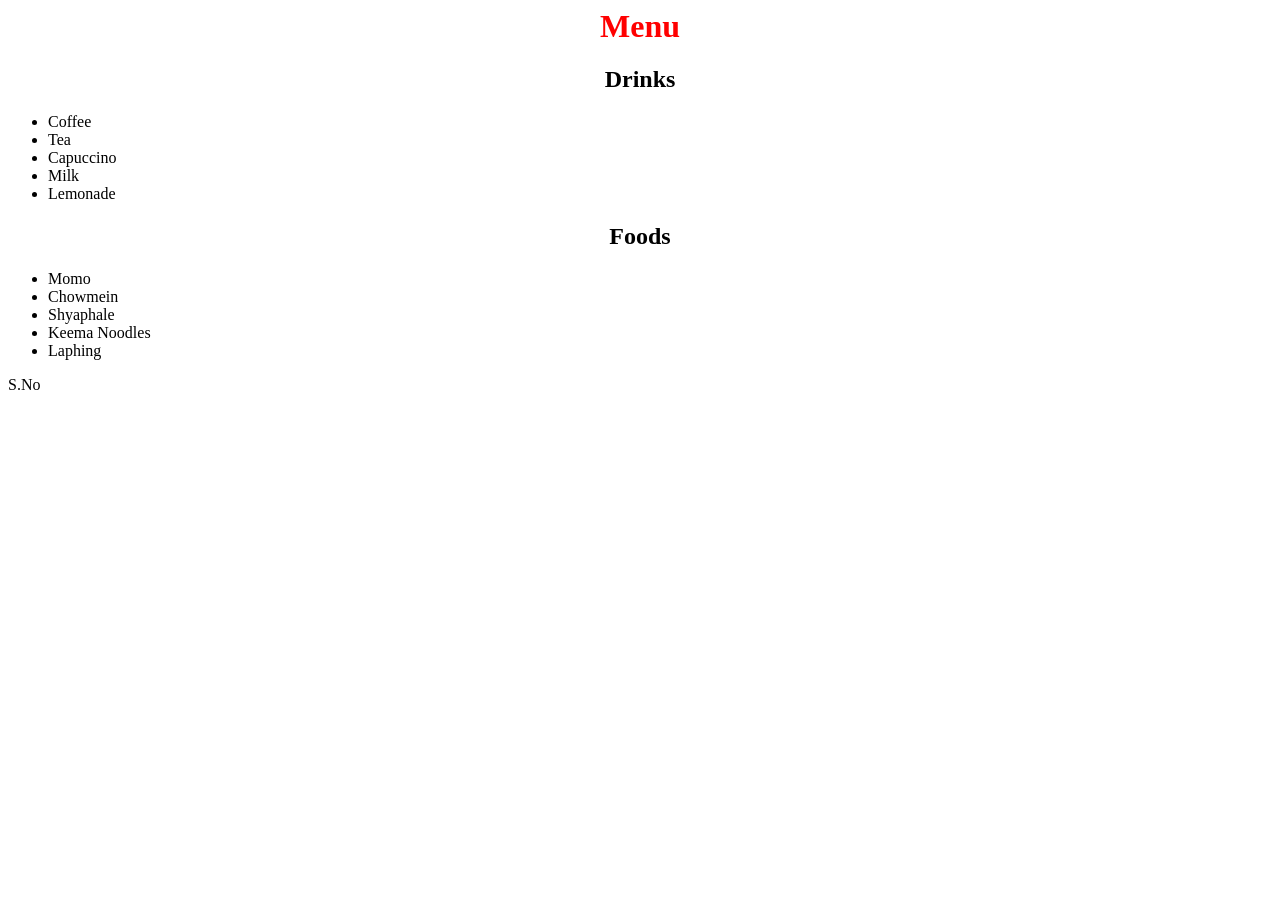
==== menu.html @ 1bc68eef "edit" ====
<html>
    <head>
     
    </head>
    <body>
        <h1 style="color:red; text-align:center;">Menu</h1>
        <div class="menu">

        <h2 style="text-align:center;">Drinks</h2>
      <ul> 
        <li>Coffee</li>
        <li>Tea</li>
        <li>Capuccino</li>
        <li>Milk</li>
        <li>Lemonade</li>

      </ul>  
      <h2 style="text-align:center;">Foods</h2>
      <ul> 
        <li>Momo</li>
        <li>Chowmein</li>
        <li>Shyaphale</li>
        <li>Keema Noodles</li>
        <li>Laphing</li>
        </ul>
        </div>
        <tr>
            <td>S.No</td>
        </tr>


    </body>
</html>
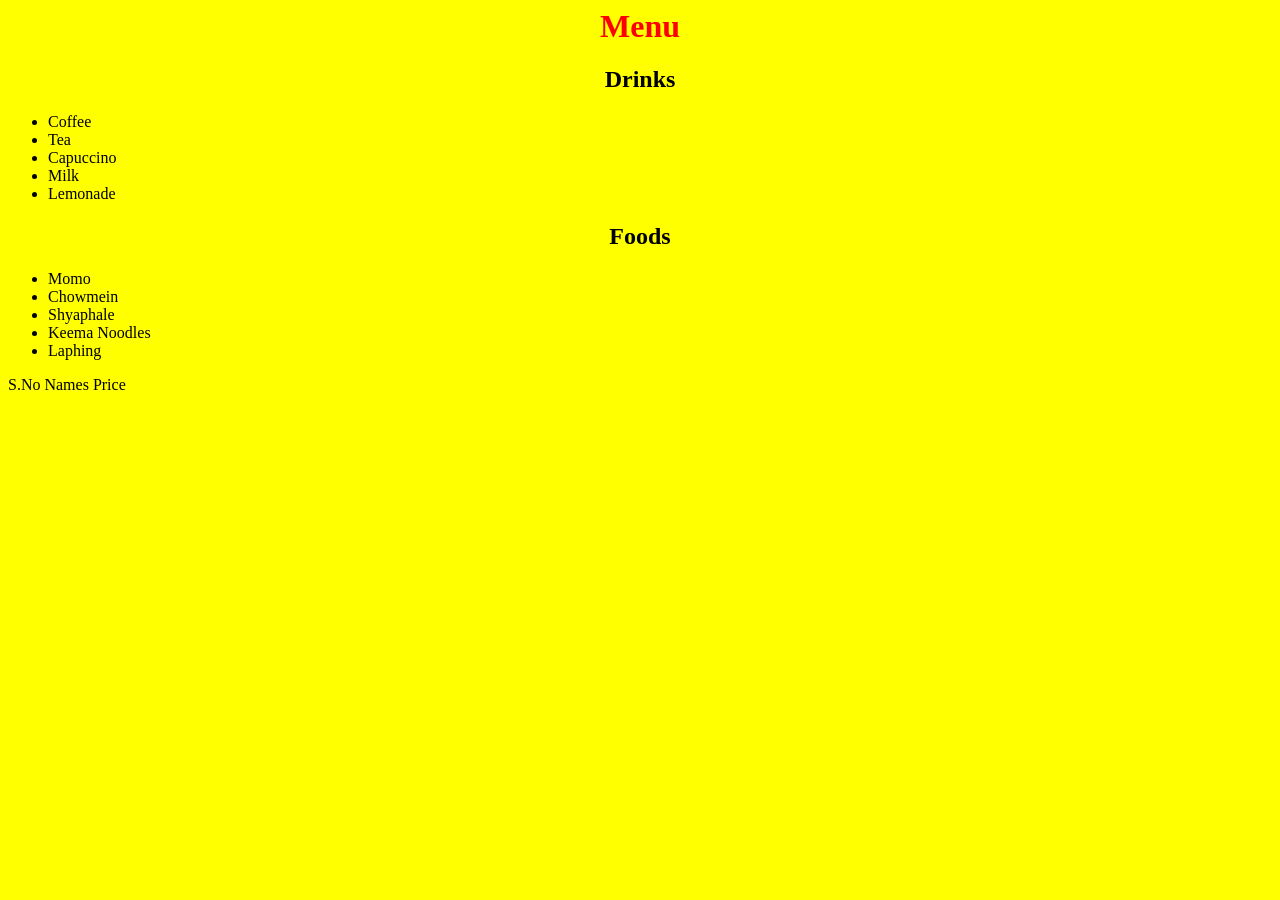
==== commit 52e579c3: "code" ====
--- a/menu.html
+++ b/menu.html
@@ -1,10 +1,12 @@
 <html>
     <head>
+      <link rel="stylesheet" href="menu.css">
      
     </head>
     <body>
         <h1 style="color:red; text-align:center;">Menu</h1>
         <div class="menu">
+          <div class=""menu-section">
 
         <h2 style="text-align:center;">Drinks</h2>
       <ul> 
@@ -24,8 +26,14 @@
         <li>Laphing</li>
         </ul>
         </div>
+        </div>
         <tr>
             <td>S.No</td>
+            <td>Names</td>
+            <td>Price</td>
+        </tr>
+        <tr>
+          
         </tr>
 
 
--- a/menu.css
+++ b/menu.css
@@ -0,0 +1,9 @@
+body{
+    background-color:yellow;
+}
+h1{color:blue;
+}
+table, th, td{
+    border: 1px solid black;
+  border-collapse: collapse;
+}
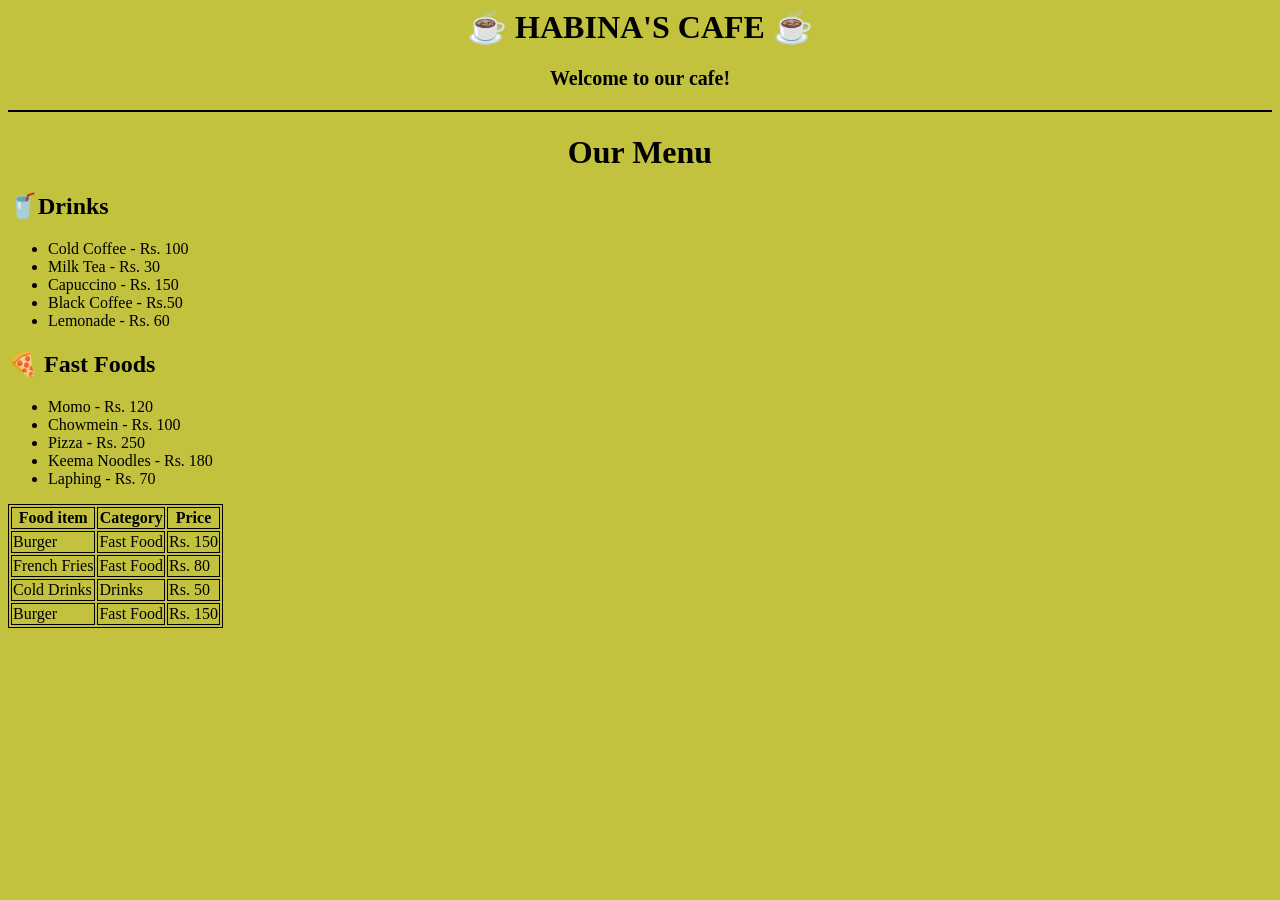
==== commit 7d1440d4: "edit" ====
--- a/menu.html
+++ b/menu.html
@@ -4,37 +4,62 @@
      
     </head>
     <body>
-        <h1 style="color:red; text-align:center;">Menu</h1>
-        <div class="menu">
-          <div class=""menu-section">
-
-        <h2 style="text-align:center;">Drinks</h2>
+        <h1 ><b>☕️ HABINA'S CAFE ☕️</b></h1>
+        <h2 style="text-align:center"><small> Welcome to our cafe!</small></h2>  
+        <hr>
+        <h1 style="font-size:200%">Our Menu</h1>
+<div class=""mycontainer">
+  <div class="menu-section">
+        <h2>🥤Drinks</h2>
       <ul> 
-        <li>Coffee</li>
-        <li>Tea</li>
-        <li>Capuccino</li>
-        <li>Milk</li>
-        <li>Lemonade</li>
+        <li>Cold Coffee - Rs. 100</li>
+        <li>Milk Tea - Rs. 30</li>
+        <li>Capuccino - Rs. 150</li>
+        <li>Black Coffee - Rs.50</li>
+        <li>Lemonade - Rs. 60</li>
 
       </ul>  
-      <h2 style="text-align:center;">Foods</h2>
+      </div>
+    
+      <div class="menu-section">
+      <h2>🍕 Fast Foods</h2>
       <ul> 
-        <li>Momo</li>
-        <li>Chowmein</li>
-        <li>Shyaphale</li>
-        <li>Keema Noodles</li>
-        <li>Laphing</li>
+        <li>Momo - Rs. 120</li>
+        <li>Chowmein - Rs. 100</li>
+        <li>Pizza - Rs. 250</li>
+        <li>Keema Noodles - Rs. 180</li>
+        <li>Laphing - Rs. 70</li>
         </ul>
         </div>
-        </div>
-        <tr>
-            <td>S.No</td>
-            <td>Names</td>
-            <td>Price</td>
-        </tr>
-        <tr>
-          
-        </tr>
+    </div>
+    <table>
+      <tr>
+        <th>Food item</th>
+        <th>Category</th>
+        <th>Price</th>
+  </tr>
+  <tr>
+    <td>Burger</td>
+    <td>Fast Food</td>
+    <td>Rs. 150</td>  
+  </tr>
+  <tr>
+    <td>French Fries</td>
+    <td>Fast Food</td>
+    <td>Rs. 80</td>  
+  </tr>
+  <tr>
+    <td>Cold Drinks</td>
+    <td>Drinks</td>
+    <td>Rs. 50</td>  
+  </tr>
+  <tr>
+    <td>Burger</td>
+    <td>Fast Food</td>
+    <td>Rs. 150</td>  
+  </tr>
+    </table>
+  
 
 
     </body>
--- a/menu.css
+++ b/menu.css
@@ -1,9 +1,19 @@
 body{
-    background-color:yellow;
+    background-color:rgb(194, 194, 62);
 }
-h1{color:blue;
+h1{text-align:center;
+}
+hr{ border: 1px solid black;
 }
 table, th, td{
     border: 1px solid black;
+}
+table{_ 
   border-collapse: collapse;
+}
+.mycontainer {
+  display: flex;
+}
+.mycontainer > div {
+  width:33%;
 }
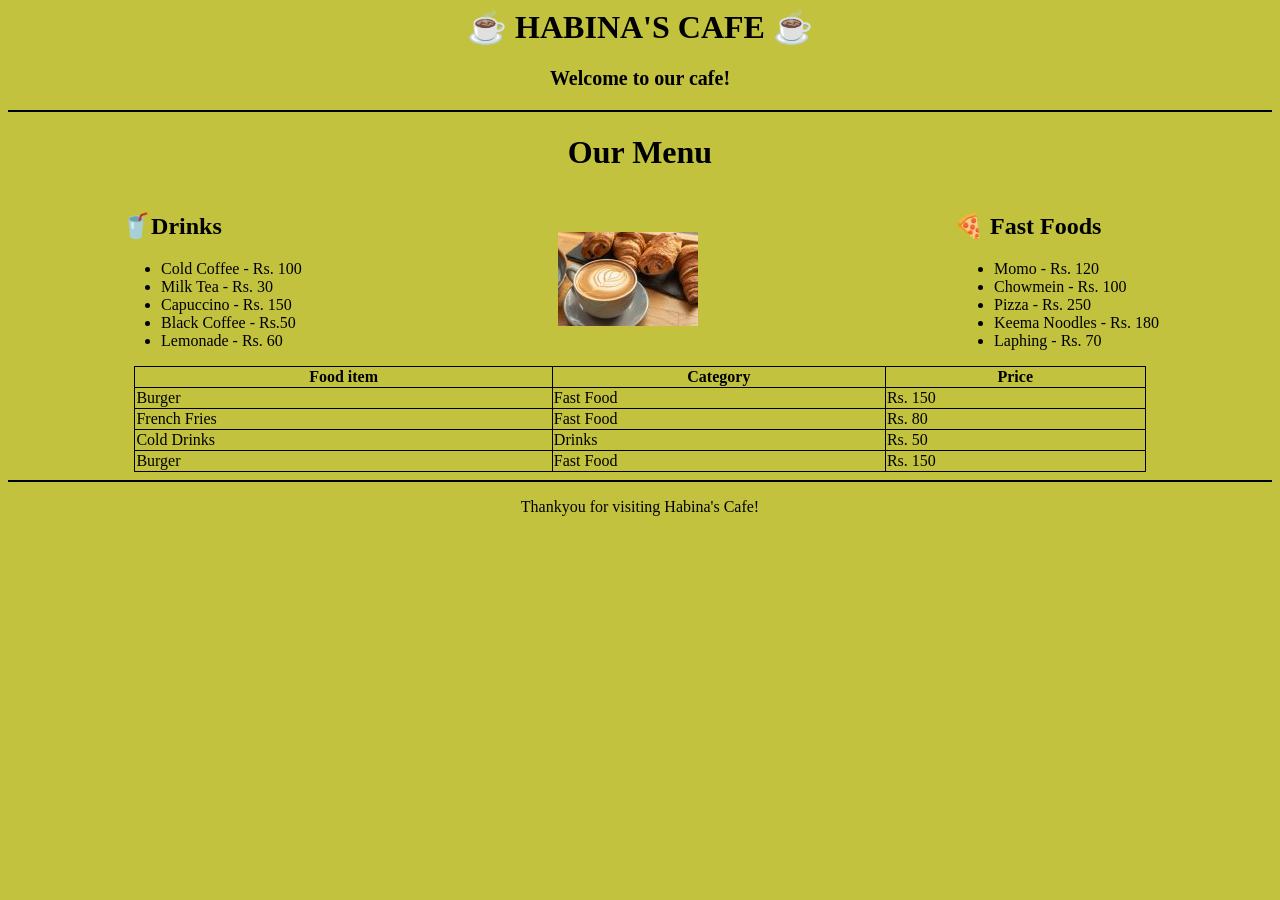
==== commit dc32cf30: "edit menu.css" ====
--- a/menu.html
+++ b/menu.html
@@ -5,11 +5,11 @@
     </head>
     <body>
         <h1 ><b>☕️ HABINA'S CAFE ☕️</b></h1>
-        <h2 style="text-align:center"><small> Welcome to our cafe!</small></h2>  
+        <h2 style="text-align:center"><small> Welcome to our cafe!</small></h2>   
         <hr>
         <h1 style="font-size:200%">Our Menu</h1>
-<div class=""mycontainer">
-  <div class="menu-section">
+<div class="mycontainer">
+  <div>
         <h2>🥤Drinks</h2>
       <ul> 
         <li>Cold Coffee - Rs. 100</li>
@@ -17,11 +17,12 @@
         <li>Capuccino - Rs. 150</li>
         <li>Black Coffee - Rs.50</li>
         <li>Lemonade - Rs. 60</li>
-
       </ul>  
       </div>
-    
-      <div class="menu-section">
+        <div class="coffee-photo">
+          <img src="coffee.jpg" alt="Coffee photo">
+        </div>
+        <div>
       <h2>🍕 Fast Foods</h2>
       <ul> 
         <li>Momo - Rs. 120</li>
@@ -30,8 +31,8 @@
         <li>Keema Noodles - Rs. 180</li>
         <li>Laphing - Rs. 70</li>
         </ul>
+     </div>
         </div>
-    </div>
     <table>
       <tr>
         <th>Food item</th>
@@ -59,6 +60,8 @@
     <td>Rs. 150</td>  
   </tr>
     </table>
+    <hr>
+    <P style="font:size=50px;text-align:center;">Thankyou for visiting Habina's Cafe!</P>
   
 
 
--- a/menu.css
+++ b/menu.css
@@ -8,12 +8,28 @@
 table, th, td{
     border: 1px solid black;
 }
-table{_ 
+table{
   border-collapse: collapse;
+  width:80%;
+  margin:auto;
+
 }
-.mycontainer {
-  display: flex;
+.mycontainer{
+display:flex;
+justify-content:space-around;
+align-items:center;
+gap:30px;
 }
-.mycontainer > div {
-  width:33%;
-}+coffee-photo{
+  width:100px;
+  height:50px;
+
+
+
+
+
+
+      
+      
+
+     
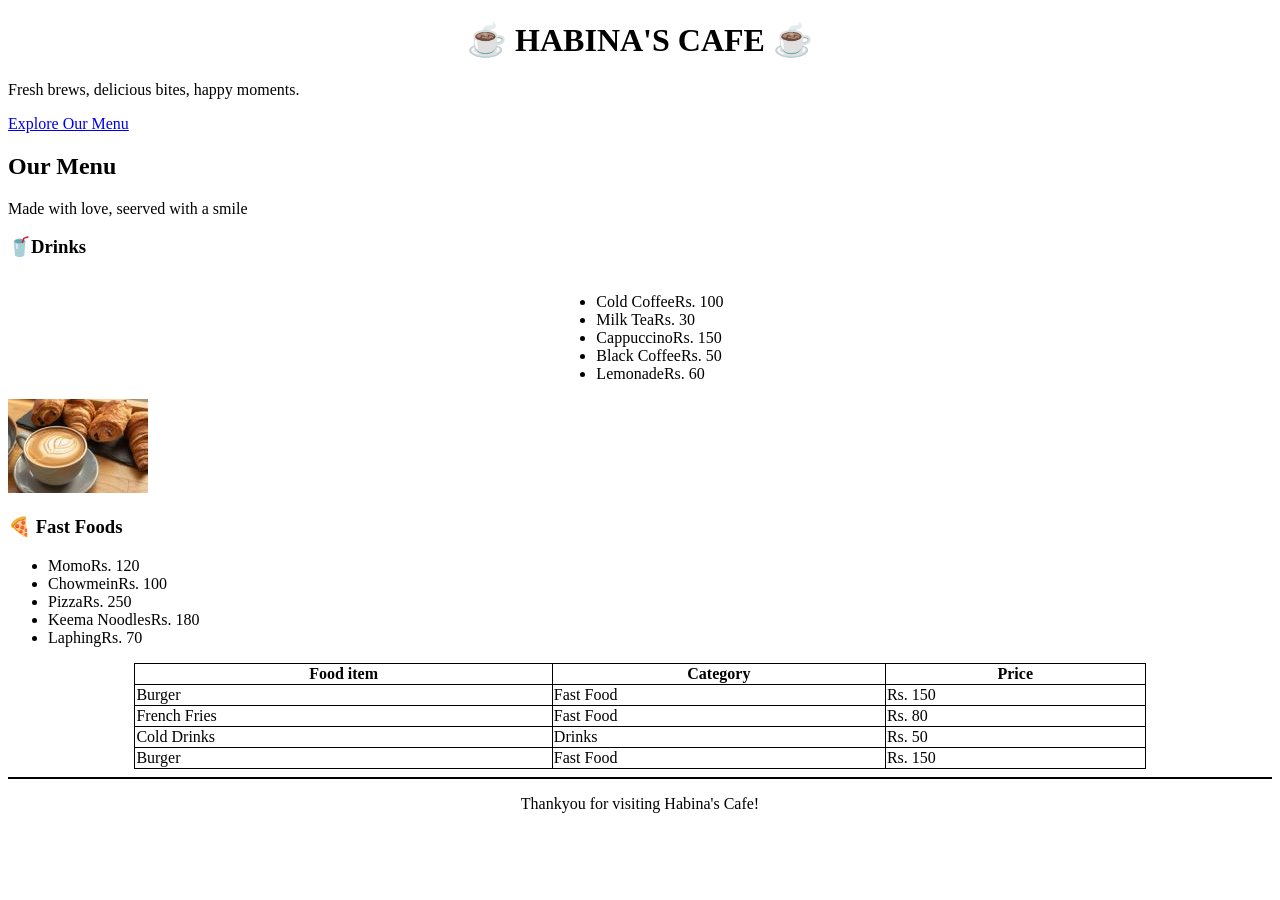
==== commit 44314016: "adding css" ====
--- a/menu.html
+++ b/menu.html
@@ -1,69 +1,82 @@
-<html>
-    <head>
-      <link rel="stylesheet" href="menu.css">
-     
-    </head>
-    <body>
-        <h1 ><b>☕️ HABINA'S CAFE ☕️</b></h1>
-        <h2 style="text-align:center"><small> Welcome to our cafe!</small></h2>   
-        <hr>
-        <h1 style="font-size:200%">Our Menu</h1>
-<div class="mycontainer">
-  <div>
-        <h2>🥤Drinks</h2>
-      <ul> 
-        <li>Cold Coffee - Rs. 100</li>
-        <li>Milk Tea - Rs. 30</li>
-        <li>Capuccino - Rs. 150</li>
-        <li>Black Coffee - Rs.50</li>
-        <li>Lemonade - Rs. 60</li>
-      </ul>  
-      </div>
-        <div class="coffee-photo">
-          <img src="coffee.jpg" alt="Coffee photo">
-        </div>
-        <div>
-      <h2>🍕 Fast Foods</h2>
-      <ul> 
-        <li>Momo - Rs. 120</li>
-        <li>Chowmein - Rs. 100</li>
-        <li>Pizza - Rs. 250</li>
-        <li>Keema Noodles - Rs. 180</li>
-        <li>Laphing - Rs. 70</li>
-        </ul>
-     </div>
-        </div>
-    <table>
-      <tr>
-        <th>Food item</th>
-        <th>Category</th>
-        <th>Price</th>
-  </tr>
-  <tr>
-    <td>Burger</td>
-    <td>Fast Food</td>
-    <td>Rs. 150</td>  
-  </tr>
-  <tr>
-    <td>French Fries</td>
-    <td>Fast Food</td>
-    <td>Rs. 80</td>  
-  </tr>
-  <tr>
-    <td>Cold Drinks</td>
-    <td>Drinks</td>
-    <td>Rs. 50</td>  
-  </tr>
-  <tr>
-    <td>Burger</td>
-    <td>Fast Food</td>
-    <td>Rs. 150</td>  
-  </tr>
-    </table>
-    <hr>
-    <P style="font:size=50px;text-align:center;">Thankyou for visiting Habina's Cafe!</P>
-  
+<!DOCTYPE html>
+<html lang="en">
+
+<head>
+  <meta charset="UTF-8">
+  <meta name="viewport" content="width=device-width, initial-scale=1.0">
+  <title>Habina's Cafe | Menu</title>
+  <link rel="stylesheet" href="menu.css">
+</head>
+
+<body>
+  <header class="hero">
+    <h1><b>☕️ HABINA'S CAFE ☕️</b></h1>
+    <p>Fresh brews, delicious bites, happy moments.</p>
+    <a href="#menu" class="menu-btn">Explore Our Menu</a>
+  </header>
+  <main>
+    <section id="menu">
+      <h2 class="section-title">Our Menu</h2>
+      <p class="subtitle">Made with love, seerved with a smile </p>
+      <div class="menu-card"></div>
+      <h3>🥤Drinks</h3>
+    </section>
+  </main>
+  <div class="mycontainer">
+    <ul class="menu-list">
+      <li><span>Cold Coffee</span><span>Rs. 100</span></li>
+      <li><span>Milk Tea</span><span>Rs. 30</span></li>
+      <li><span>Cappuccino</span><span>Rs. 150</span></li>
+      <li><span>Black Coffee</span><span>Rs. 50</span></li>
+      <li><span>Lemonade</span><span>Rs. 60</span></li>
+    </ul>
+  </div>
+  <div class="coffee-photo">
+    <img src="coffee.jpg" alt="A delicious cup of coffee">
+  </div>
+  <div class="menu-card">
+    <h3>🍕 Fast Foods</h3>
+    <ul class="menu-list">
+      <li><span>Momo</span><span>Rs. 120</span></li>
+      <li><span>Chowmein</span><span>Rs. 100</span></li>
+      <li><span>Pizza</span><span>Rs. 250</span></li>
+      <li><span>Keema Noodles</span><span>Rs. 180</span></li>
+      <li><span>Laphing</span><span>Rs. 70</span></li>
+    </ul>
+  </div>
+  </div>
+  <table>
+    <tr>
+      <th>Food item</th>
+      <th>Category</th>
+      <th>Price</th>
+    </tr>
+    <tr>
+      <td>Burger</td>
+      <td>Fast Food</td>
+      <td>Rs. 150</td>
+    </tr>
+    <tr>
+      <td>French Fries</td>
+      <td>Fast Food</td>
+      <td>Rs. 80</td>
+    </tr>
+    <tr>
+      <td>Cold Drinks</td>
+      <td>Drinks</td>
+      <td>Rs. 50</td>
+    </tr>
+    <tr>
+      <td>Burger</td>
+      <td>Fast Food</td>
+      <td>Rs. 150</td>
+    </tr>
+  </table>
+  <hr>
+  <P style="font:size=50px;text-align:center;">Thankyou for visiting Habina's Cafe!</P>
 
 
-    </body>
+
+</body>
+
 </html>
--- a/menu.css
+++ b/menu.css
@@ -1,5 +1,5 @@
 body{
-    background-color:rgb(194, 194, 62);
+    background-colorwhite;rgb(194, 194, 62);
 }
 h1{text-align:center;
 }
@@ -23,6 +23,7 @@
 coffee-photo{
   width:100px;
   height:50px;
+}
 
 
 
@@ -32,4 +33,4 @@
       
       
 
-     +    
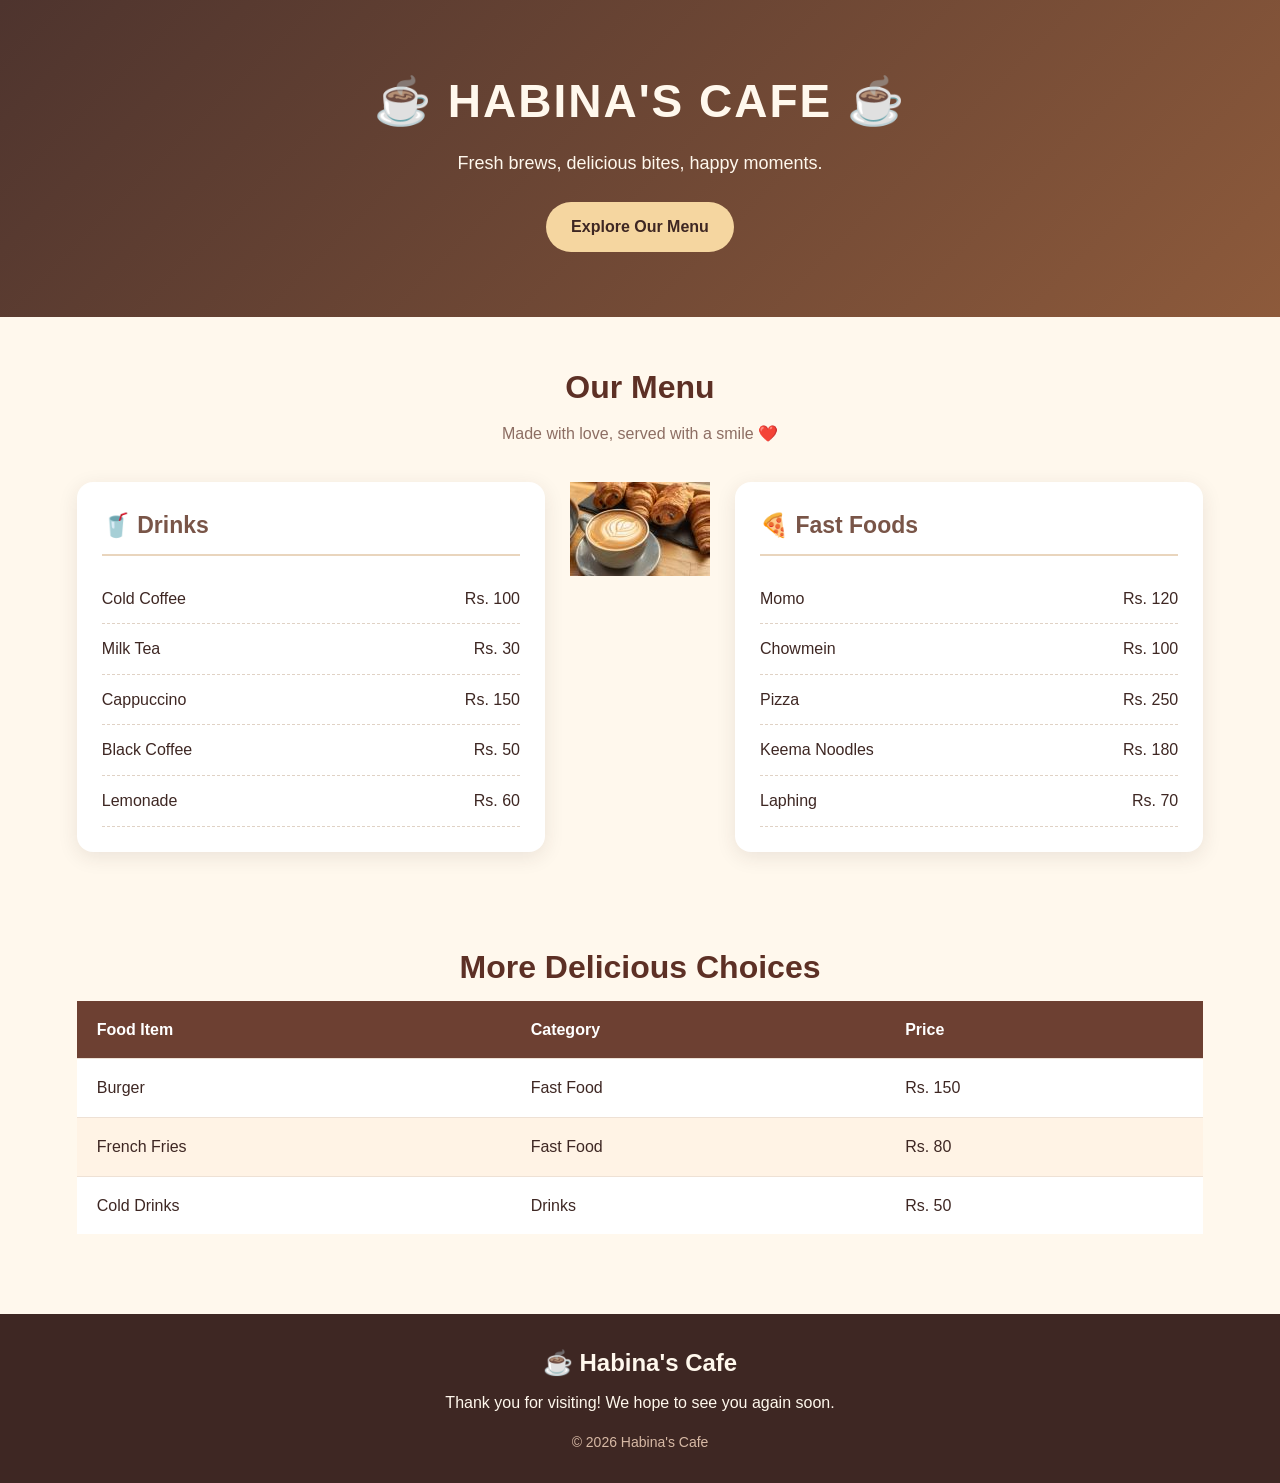
==== commit 75c4f6ef: "coding" ====
--- a/menu.html
+++ b/menu.html
@@ -1,82 +1,94 @@
+
+
+
 <!DOCTYPE html>
 <html lang="en">
-
 <head>
-  <meta charset="UTF-8">
-  <meta name="viewport" content="width=device-width, initial-scale=1.0">
-  <title>Habina's Cafe | Menu</title>
-  <link rel="stylesheet" href="menu.css">
+    <meta charset="UTF-8">
+    <meta name="viewport" content="width=device-width, initial-scale=1.0">
+    <title>Habina's Cafe | Menu</title>
+    <link rel="stylesheet" href="menu.css">
 </head>
 
 <body>
-  <header class="hero">
-    <h1><b>☕️ HABINA'S CAFE ☕️</b></h1>
-    <p>Fresh brews, delicious bites, happy moments.</p>
-    <a href="#menu" class="menu-btn">Explore Our Menu</a>
-  </header>
-  <main>
-    <section id="menu">
-      <h2 class="section-title">Our Menu</h2>
-      <p class="subtitle">Made with love, seerved with a smile </p>
-      <div class="menu-card"></div>
-      <h3>🥤Drinks</h3>
-    </section>
-  </main>
-  <div class="mycontainer">
-    <ul class="menu-list">
-      <li><span>Cold Coffee</span><span>Rs. 100</span></li>
-      <li><span>Milk Tea</span><span>Rs. 30</span></li>
-      <li><span>Cappuccino</span><span>Rs. 150</span></li>
-      <li><span>Black Coffee</span><span>Rs. 50</span></li>
-      <li><span>Lemonade</span><span>Rs. 60</span></li>
-    </ul>
-  </div>
-  <div class="coffee-photo">
-    <img src="coffee.jpg" alt="A delicious cup of coffee">
-  </div>
-  <div class="menu-card">
-    <h3>🍕 Fast Foods</h3>
-    <ul class="menu-list">
-      <li><span>Momo</span><span>Rs. 120</span></li>
-      <li><span>Chowmein</span><span>Rs. 100</span></li>
-      <li><span>Pizza</span><span>Rs. 250</span></li>
-      <li><span>Keema Noodles</span><span>Rs. 180</span></li>
-      <li><span>Laphing</span><span>Rs. 70</span></li>
-    </ul>
-  </div>
-  </div>
-  <table>
-    <tr>
-      <th>Food item</th>
-      <th>Category</th>
-      <th>Price</th>
-    </tr>
-    <tr>
-      <td>Burger</td>
-      <td>Fast Food</td>
-      <td>Rs. 150</td>
-    </tr>
-    <tr>
-      <td>French Fries</td>
-      <td>Fast Food</td>
-      <td>Rs. 80</td>
-    </tr>
-    <tr>
-      <td>Cold Drinks</td>
-      <td>Drinks</td>
-      <td>Rs. 50</td>
-    </tr>
-    <tr>
-      <td>Burger</td>
-      <td>Fast Food</td>
-      <td>Rs. 150</td>
-    </tr>
-  </table>
-  <hr>
-  <P style="font:size=50px;text-align:center;">Thankyou for visiting Habina's Cafe!</P>
+    <header class="hero">
+        <h1>☕ HABINA'S CAFE ☕</h1>
+        <p>Fresh brews, delicious bites, happy moments.</p>
+        <a href="#menu" class="menu-btn">Explore Our Menu</a>
+    </header>
 
+    <main>
+        <section id="menu">
+            <h2 class="section-title">Our Menu</h2>
+            <p class="subtitle">Made with love, served with a smile ❤️</p>
 
+            <div class="mycontainer">
+                <div class="menu-card">
+                    <h3>🥤 Drinks</h3>
+                    <ul class="menu-list">
+                        <li><span>Cold Coffee</span><span>Rs. 100</span></li>
+                        <li><span>Milk Tea</span><span>Rs. 30</span></li>
+                        <li><span>Cappuccino</span><span>Rs. 150</span></li>
+                        <li><span>Black Coffee</span><span>Rs. 50</span></li>
+                        <li><span>Lemonade</span><span>Rs. 60</span></li>
+                    </ul>
+                </div>
 
+                <div class="coffee-photo">
+                    <img src="coffee.jpg" alt="A delicious cup of coffee">
+                </div>
+
+                <div class="menu-card">
+                    <h3>🍕 Fast Foods</h3>
+                    <ul class="menu-list">
+                        <li><span>Momo</span><span>Rs. 120</span></li>
+                        <li><span>Chowmein</span><span>Rs. 100</span></li>
+                        <li><span>Pizza</span><span>Rs. 250</span></li>
+                        <li><span>Keema Noodles</span><span>Rs. 180</span></li>
+                        <li><span>Laphing</span><span>Rs. 70</span></li>
+                    </ul>
+                </div>
+            </div>
+        </section>
+
+        <section class="price-section">
+            <h2 class="section-title">More Delicious Choices</h2>
+
+            <div class="table-wrapper">
+                <table>
+                    <thead>
+                        <tr>
+                            <th>Food Item</th>
+                            <th>Category</th>
+                            <th>Price</th>
+                        </tr>
+                    </thead>
+                    <tbody>
+                        <tr>
+                            <td>Burger</td>
+                            <td>Fast Food</td>
+                            <td>Rs. 150</td>
+                        </tr>
+                        <tr>
+                            <td>French Fries</td>
+                            <td>Fast Food</td>
+                            <td>Rs. 80</td>
+                        </tr>
+                        <tr>
+                            <td>Cold Drinks</td>
+                            <td>Drinks</td>
+                            <td>Rs. 50</td>
+                        </tr>
+                    </tbody>
+                </table>
+            </div>
+        </section>
+    </main>
+
+    <footer>
+        <h2>☕ Habina's Cafe</h2>
+        <p>Thank you for visiting! We hope to see you again soon.</p>
+        <p class="copyright">© 2026 Habina's Cafe</p>
+    </footer>
 </body>
-
 </html>
--- a/menu.css
+++ b/menu.css
@@ -1,29 +1,156 @@
-body{
-    background-colorwhite;rgb(194, 194, 62);
+* {
+    margin: 0;
+    padding: 0;
+    box-sizing: border-box;
 }
-h1{text-align:center;
+html {
+    scroll-behavior: smooth;
 }
-hr{ border: 1px solid black;
+
+body {
+    font-family: Arial, Helvetica, sans-serif;
+    background-color: #fff8ed;
+    color: #3e2723;
+    line-height: 1.6;
 }
-table, th, td{
-    border: 1px solid black;
+.hero {
+    text-align: center;
+    padding: 65px 20px;
+    background: linear-gradient(135deg, #4e342e, #8d5a3b);
+    color: #fff8ed;
 }
-table{
-  border-collapse: collapse;
-  width:80%;
-  margin:auto;
+.hero h1 {
+    font-size: clamp(28px, 5vw, 46px);
+    letter-spacing: 2px;
+    margin-bottom: 10px;
+}
 
+.hero p {
+    font-size: 18px;
+    margin-bottom: 25px;
 }
-.mycontainer{
-display:flex;
-justify-content:space-around;
-align-items:center;
-gap:30px;
+
+.menu-btn {
+    display: inline-block;
+    background-color: #f5d6a0;
+    color: #3e2723;
+    padding: 12px 25px;
+    border-radius: 30px;
+    text-decoration: none;
+    font-weight: bold;
+    transition: 0.3s;
 }
-coffee-photo{
-  width:100px;
-  height:50px;
+
+.menu-btn:hover {
+    background-color: white;
+    transform: translateY(-3px);
 }
+
+/* Menu section */
+#menu,
+.price-section {
+    padding: 45px 6%;
+}
+
+.section-title {
+    text-align: center;
+    font-size: 32px;
+    margin-bottom: 8px;
+    color: #5d3025;
+}
+
+.subtitle {
+    text-align: center;
+    color: #8d6e63;
+    margin-bottom: 35px;
+}
+.mycontainer {
+    display: flex;
+    justify-content: center;
+    align-items: stretch;
+    gap: 25px;
+    max-width: 1200px;
+    margin: auto;
+}
+.menu-card {
+    flex: 1;
+    min-width: 0;
+    background-color: white;
+    padding: 25px;
+    border-radius: 16px;
+    box-shadow: 0 5px 20px rgba(62, 39, 35, 0.10);
+    transition: transform 0.3s, box-shadow 0.3s;
+}
+.menu-card h3 {
+    font-size: 23px;
+    color: #795548;
+    margin-bottom: 18px;
+    border-bottom: 2px solid #e9d5bd;
+    padding-bottom: 10px;
+}
+
+/* Menu items */
+.menu-list {
+    list-style: none;
+}
+
+.menu-list li {
+    display: flex;
+    justify-content: space-between;
+    gap: 12px;
+    padding: 12px 0;
+     border-bottom: 1px dashed #e0d2c5;
+}
+table {
+    width: 100%;
+    border-collapse: collapse;
+    background-color: white;
+}
+
+th,
+td {
+    padding: 16px 20px;
+    text-align: left;
+    border-bottom: 1px solid #eee1d5;
+}
+
+th {
+    background-color: #6d4032;
+    color: white;
+}
+
+tbody tr:nth-child(even) {
+    background-color: #fff3e5;
+}
+
+tbody tr:hover {
+    background-color: #f5e2cb;
+}
+
+tbody tr:last-child td {
+    border-bottom: none;
+}
+
+/* Footer */
+footer {
+    background-color: #3e2723;
+    color: #fff8ed;
+    text-align: center;
+    padding: 30px 20px;
+    margin-top: 35px;
+}
+
+footer h2 {
+    margin-bottom: 8px;
+}
+
+.copyright {
+    margin-top: 15px;
+    color: #d7b9a5;
+    font-size: 14px;
+}
+
+
 
 
 
